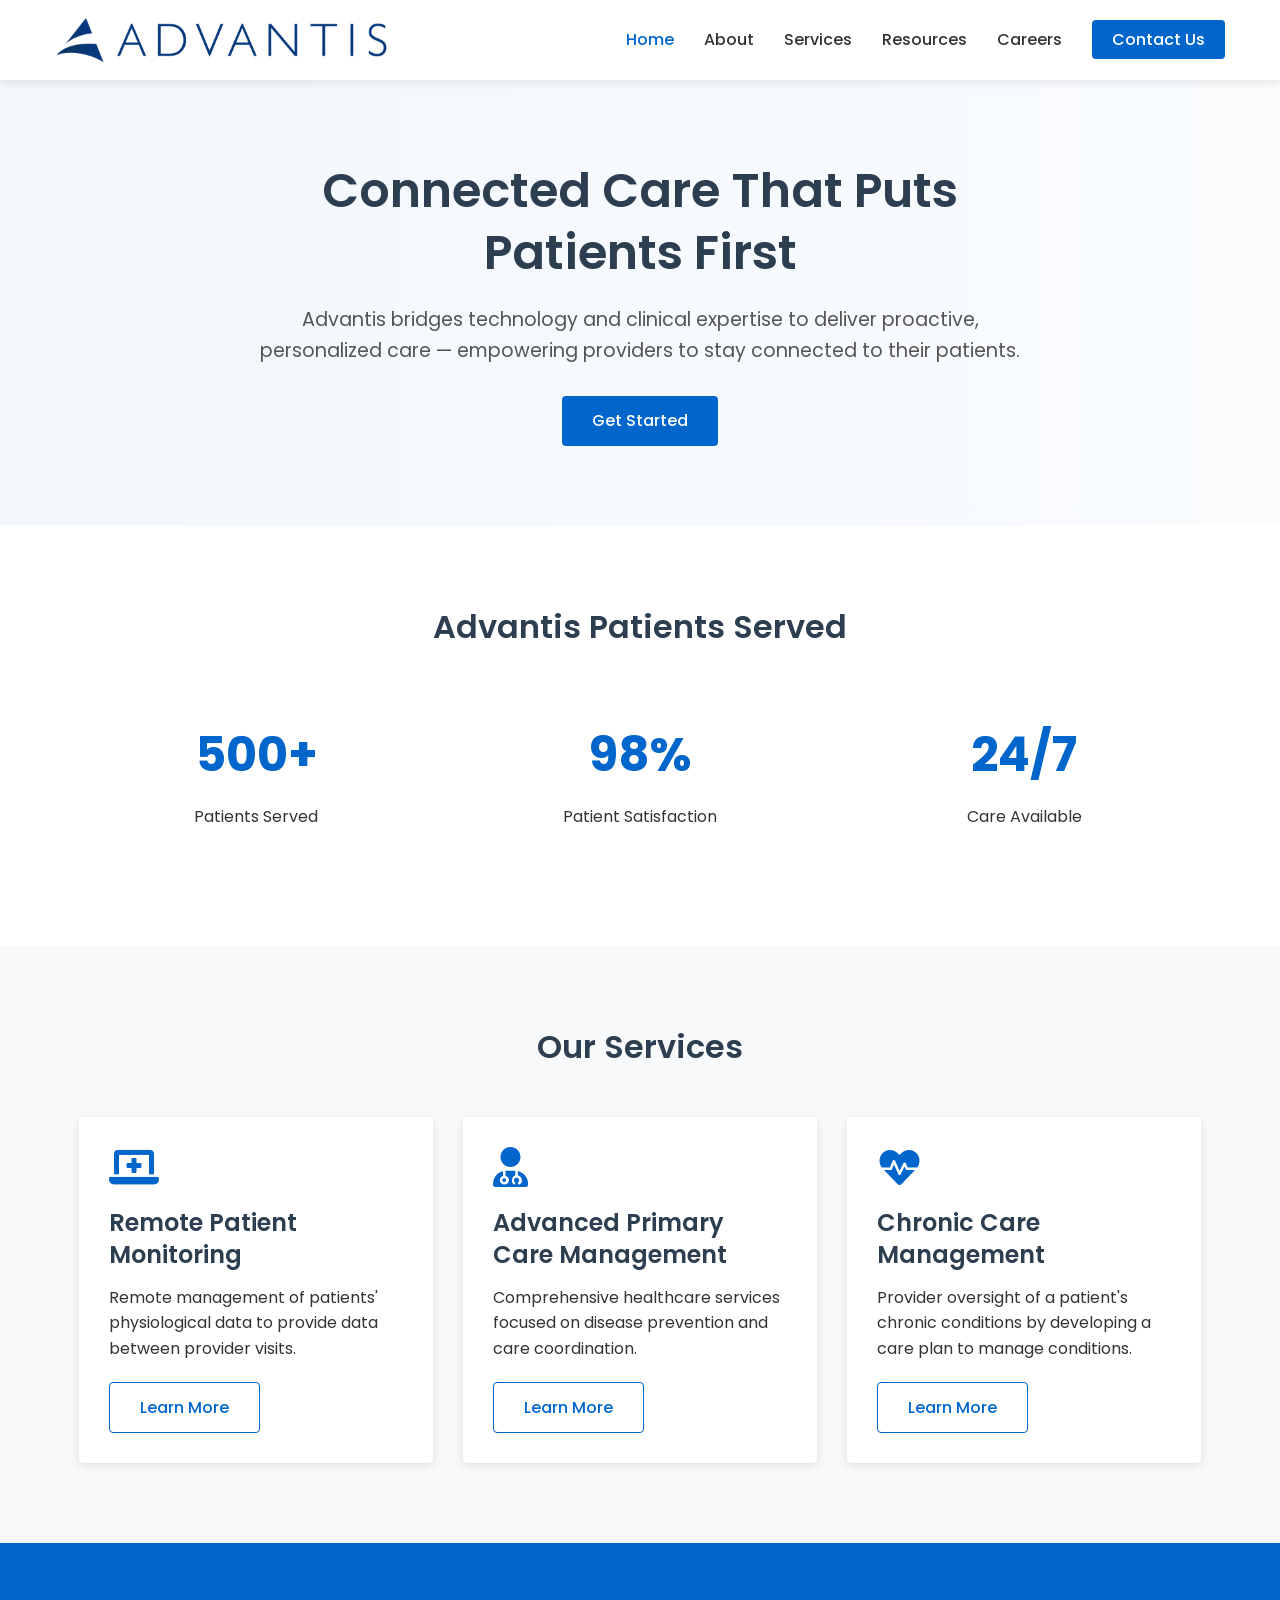
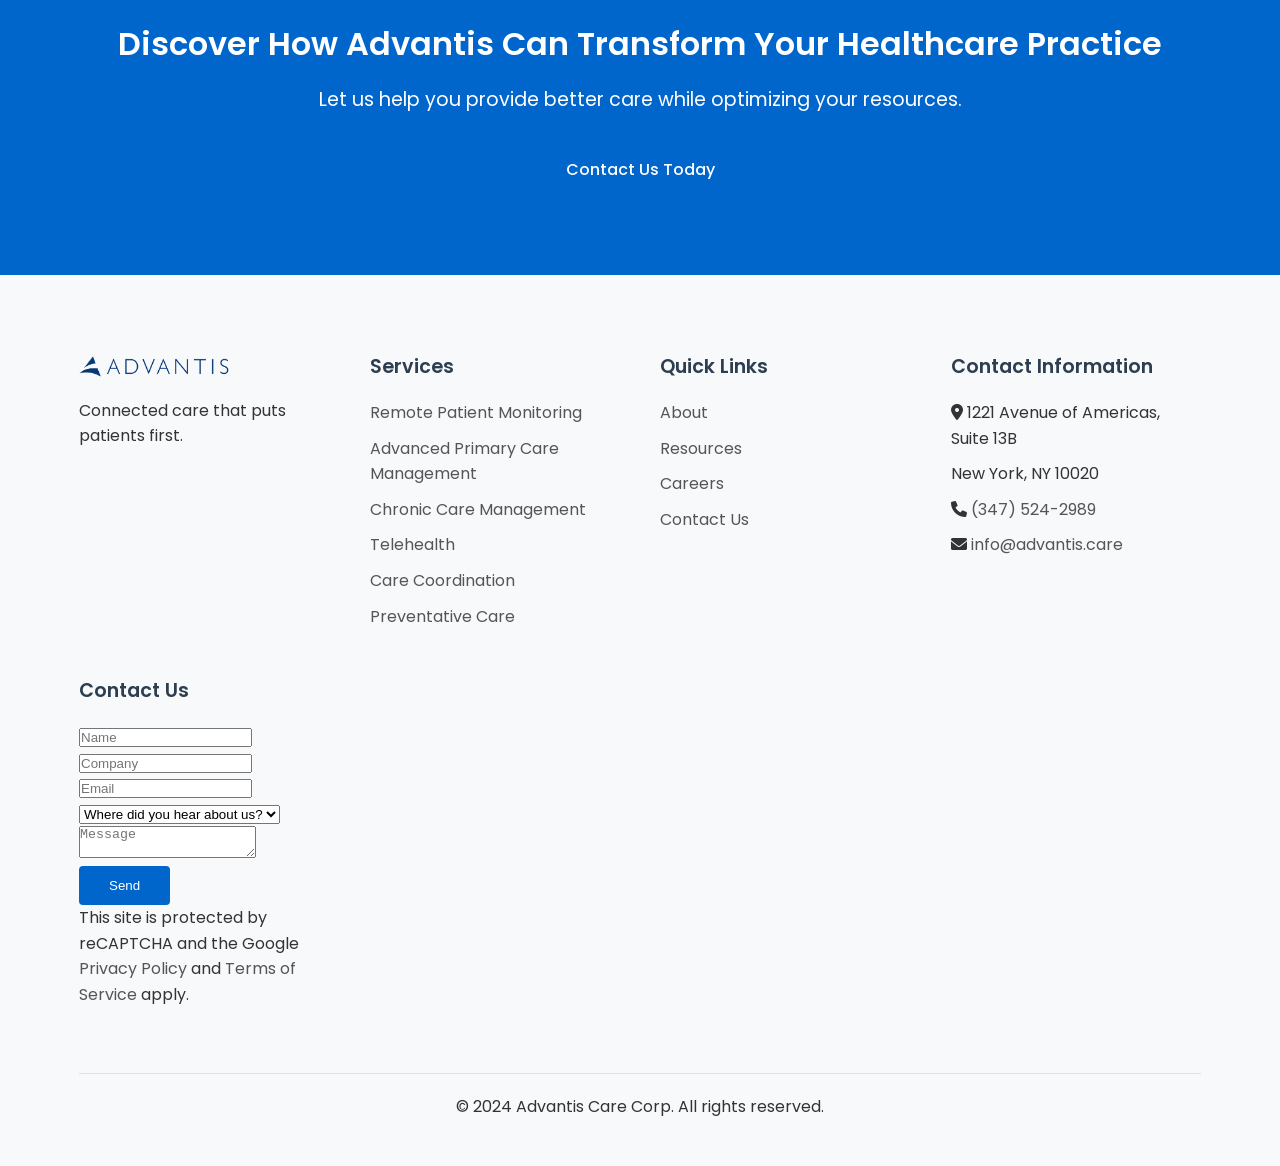
==== new-site/index.html @ 9d699de2 "update" ====
<!DOCTYPE html>
<html lang="en">
<head>
    <meta charset="UTF-8">
    <meta name="viewport" content="width=device-width, initial-scale=1.0">
    
    <!-- Prevent caching issues -->
    <meta http-equiv="Cache-Control" content="no-cache, no-store, must-revalidate">
    <meta http-equiv="Pragma" content="no-cache">
    <meta http-equiv="Expires" content="0">
    
    <title>Advantis - Connected Healthcare Solutions</title>
    <link rel="icon" href="images/favicon-32x32.png" type="image/png">
    
    <!-- Critical CSS for layout stability, even if stylesheet fails to load -->
    <style>
        *, *::before, *::after {
            box-sizing: border-box;
            margin: 0;
            padding: 0;
        }
        body {
            font-family: 'Poppins', Arial, sans-serif;
            line-height: 1.6;
            color: #333333;
            background-color: #ffffff;
        }
        .container {
            width: 90%;
            max-width: 1200px;
            margin: 0 auto;
            padding: 0 15px;
        }
        .header {
            background-color: #ffffff;
            box-shadow: 0 2px 10px rgba(0, 0, 0, 0.1);
            position: fixed;
            top: 0;
            left: 0;
            width: 100%;
            z-index: 1000;
            height: 80px;
        }
        .logo img {
            max-height: 50px;
            width: auto;
        }
        img {
            max-width: 100%;
            height: auto;
            display: block;
        }
        h1, h2, h3 {
            color: #2C3E50;
        }
        a {
            color: #0066CC;
            text-decoration: none;
        }
        .btn {
            display: inline-block;
            background: #0066CC;
            color: white;
            padding: 12px 30px;
            border-radius: 4px;
            font-weight: 500;
        }
        .footer {
            background: #f8f9fa;
            padding: 80px 0 30px;
        }
    </style>
    
    <!-- CSS fix script to detect and fix loading issues -->
    <script src="css-fix.js?v=20240502001"></script>
    
    <!-- Main stylesheet with a unique timestamp to prevent caching issues -->
    <link rel="stylesheet" href="style.css?v=20240502001">
    
    <!-- External fonts -->
    <link rel="stylesheet" href="https://cdnjs.cloudflare.com/ajax/libs/font-awesome/6.0.0/css/all.min.css">
    <link href="https://fonts.googleapis.com/css2?family=Poppins:wght@400;500;600;700&family=Inter:wght@400;500;600&display=swap" rel="stylesheet">
</head>
<body>
    <!-- Header -->
    <header class="header">
        <div class="container header-container">
            <div class="logo">
                <a href="index.html">
                    <img src="images/Advantis-Logo-200.png" alt="Advantis Logo">
                </a>
            </div>
            
            <!-- Navigation for desktop -->
            <nav class="nav">
                <ul class="nav-list">
                    <li class="nav-item"><a href="index.html" class="nav-link active">Home</a></li>
                    <li class="nav-item"><a href="about.html" class="nav-link">About</a></li>
                    <li class="nav-item dropdown">
                        <a href="services.html" class="nav-link">Services</a>
                        <div class="dropdown-content">
                            <a href="services.html#rpm" class="dropdown-item">Remote Patient Monitoring</a>
                            <a href="services.html#apcm" class="dropdown-item">Advanced Primary Care Management</a>
                            <a href="services.html#ccm" class="dropdown-item">Chronic Care Management</a>
                            <a href="services.html#telehealth" class="dropdown-item">Telehealth</a>
                            <a href="services.html#coordination" class="dropdown-item">Care Coordination</a>
                            <a href="services.html#preventative" class="dropdown-item">Preventative Care</a>
                        </div>
                    </li>
                    <li class="nav-item"><a href="resources.html" class="nav-link">Resources</a></li>
                    <li class="nav-item"><a href="careers.html" class="nav-link">Careers</a></li>
                    <li class="nav-item"><a href="contact.html" class="nav-link contact-btn">Contact Us</a></li>
                </ul>
                
                <!-- Mobile menu toggle -->
                <button class="mobile-toggle" aria-label="Toggle menu">
                    <span></span>
                    <span></span>
                    <span></span>
                </button>
            </nav>
        </div>
    </header>

    <!-- Hero Section -->
    <section class="hero">
        <div class="container">
            <div class="hero-content">
                <h1>Connected Care That Puts Patients First</h1>
                <p>Advantis bridges technology and clinical expertise to deliver proactive, personalized care — empowering providers to stay connected to their patients.</p>
                <div class="hero-buttons">
                    <a href="contact.html" class="btn">Get Started</a>
                </div>
            </div>
        </div>
    </section>

    <!-- Stats Section -->
    <section class="stats section">
        <div class="container">
            <h2>Advantis Patients Served</h2>
            <div class="stats-grid">
                <div class="stat-item">
                    <div class="stat-number">500+</div>
                    <p>Patients Served</p>
                </div>
                <div class="stat-item">
                    <div class="stat-number">98%</div>
                    <p>Patient Satisfaction</p>
                </div>
                <div class="stat-item">
                    <div class="stat-number">24/7</div>
                    <p>Care Available</p>
                </div>
            </div>
        </div>
    </section>

    <!-- Services Section -->
    <section class="services section">
        <div class="container">
            <h2>Our Services</h2>
            <div class="services-grid">
                <div class="service-card">
                    <i class="fas fa-laptop-medical"></i>
                    <h3>Remote Patient Monitoring</h3>
                    <p>Remote management of patients' physiological data to provide data between provider visits.</p>
                    <a href="services.html#rpm" class="btn btn-secondary">Learn More</a>
                </div>
                <div class="service-card">
                    <i class="fas fa-user-md"></i>
                    <h3>Advanced Primary Care Management</h3>
                    <p>Comprehensive healthcare services focused on disease prevention and care coordination.</p>
                    <a href="services.html#apcm" class="btn btn-secondary">Learn More</a>
                </div>
                <div class="service-card">
                    <i class="fas fa-heartbeat"></i>
                    <h3>Chronic Care Management</h3>
                    <p>Provider oversight of a patient's chronic conditions by developing a care plan to manage conditions.</p>
                    <a href="services.html#ccm" class="btn btn-secondary">Learn More</a>
                </div>
            </div>
        </div>
    </section>

    <!-- Call to Action Section -->
    <section class="cta">
        <div class="container">
            <h2>Discover How Advantis Can Transform Your Healthcare Practice</h2>
            <p>Let us help you provide better care while optimizing your resources.</p>
            <a href="contact.html" class="btn">Contact Us Today</a>
        </div>
    </section>

    <!-- Footer -->
    <footer class="footer">
        <div class="container">
            <div class="footer-grid">
                <div class="footer-column">
                    <img src="images/Advantis-Logo-200.png" alt="Advantis Logo" class="footer-logo">
                    <p>Connected care that puts patients first.</p>
                </div>
                <div class="footer-column">
                    <h3>Services</h3>
                    <ul>
                        <li><a href="services.html#rpm">Remote Patient Monitoring</a></li>
                        <li><a href="services.html#apcm">Advanced Primary Care Management</a></li>
                        <li><a href="services.html#ccm">Chronic Care Management</a></li>
                        <li><a href="services.html#telehealth">Telehealth</a></li>
                        <li><a href="services.html#coordination">Care Coordination</a></li>
                        <li><a href="services.html#preventative">Preventative Care</a></li>
                    </ul>
                </div>
                <div class="footer-column">
                    <h3>Quick Links</h3>
                    <ul>
                        <li><a href="about.html">About</a></li>
                        <li><a href="resources.html">Resources</a></li>
                        <li><a href="careers.html">Careers</a></li>
                        <li><a href="contact.html">Contact Us</a></li>
                    </ul>
                </div>
                <div class="footer-column">
                    <h3>Contact Information</h3>
                    <ul>
                        <li><i class="fas fa-map-marker-alt"></i> 1221 Avenue of Americas, Suite 13B</li>
                        <li>New York, NY 10020</li>
                        <li><i class="fas fa-phone"></i> <a href="tel:+13475242989">(347) 524-2989</a></li>
                        <li><i class="fas fa-envelope"></i> <a href="mailto:info@advantis.care">info@advantis.care</a></li>
                    </ul>
                </div>
                <!-- Contact Form Column -->
                <div class="footer-column">
                    <h3>Contact Us</h3>
                    <form class="footer-contact-form">
                        <input type="text" placeholder="Name" required>
                        <input type="text" placeholder="Company" required>
                        <input type="email" placeholder="Email" required>
                        <select required>
                            <option value="">Where did you hear about us?</option>
                            <option value="search">Search Engine</option>
                            <option value="social">Social Media</option>
                            <option value="referral">Referral</option>
                            <option value="other">Other</option>
                        </select>
                        <textarea placeholder="Message" required></textarea>
                        <div class="g-recaptcha" data-sitekey="6LepWCorAAAAACKOTeqIfRkulqMHijMDkpvqm8fO"></div>
                        <button type="submit" class="btn btn-primary">Send</button>
                    </form>
                    <p class="form-disclaimer">This site is protected by reCAPTCHA and the Google 
                        <a href="https://policies.google.com/privacy">Privacy Policy</a> and 
                        <a href="https://policies.google.com/terms">Terms of Service</a> apply.
                    </p>
                </div>
            </div>
            <div class="footer-bottom">
                <p>&copy; 2024 Advantis Care Corp. All rights reserved.</p>
            </div>
        </div>
    </footer>

    <!-- Google reCAPTCHA -->
    <script src="https://www.google.com/recaptcha/api.js" async defer></script>
    
    <!-- Main JavaScript file -->
    <script src="script.js?v=20240502001"></script>
</body>
</html>
---- new-site/style.css ----
/* Advantis Healthcare Website - Main Stylesheet */
/* Reset styles */
*, *::before, *::after {
  box-sizing: border-box;
  margin: 0;
  padding: 0;
}

/* Global Styles */
:root {
  --primary-color: #0066CC;
  --secondary-color: #2C3E50;
  --text-color: #333333;
  --light-gray: #f8f9fa;
  --medium-gray: #e9ecef;
  --border-color: #dee2e6;
  --white: #ffffff;
  --header-height: 80px;
  --box-shadow: 0 2px 10px rgba(0, 0, 0, 0.1);
  --border-radius: 4px;
  --transition: all 0.3s ease;
}

html {
  scroll-behavior: smooth;
}

body {
  font-family: 'Poppins', Arial, sans-serif;
  line-height: 1.6;
  color: var(--text-color);
  background-color: var(--white);
  overflow-x: hidden;
}

/* Typography */
h1, h2, h3, h4, h5, h6 {
  color: var(--secondary-color);
  font-weight: 600;
  line-height: 1.3;
  margin-bottom: 1rem;
}

h1 {
  font-size: 2.5rem;
}

h2 {
  font-size: 2rem;
}

h3 {
  font-size: 1.5rem;
}

p {
  margin-bottom: 1rem;
}

a {
  color: var(--primary-color);
  text-decoration: none;
  transition: var(--transition);
}

a:hover {
  color: #005bb8;
}

img {
  max-width: 100%;
  height: auto;
  display: block;
}

.container {
  width: 90%;
  max-width: 1200px;
  margin: 0 auto;
  padding: 0 15px;
}

.section {
  padding: 80px 0;
}

/* Button Styles */
.btn {
  display: inline-block;
  background: var(--primary-color);
  color: var(--white);
  padding: 12px 30px;
  border-radius: var(--border-radius);
  font-weight: 500;
  text-align: center;
  border: none;
  cursor: pointer;
  transition: var(--transition);
}

.btn:hover {
  background: #005bb8;
  color: var(--white);
  transform: translateY(-3px);
  box-shadow: 0 4px 10px rgba(0, 102, 204, 0.2);
}

.btn-secondary {
  background: var(--white);
  color: var(--primary-color);
  border: 1px solid var(--primary-color);
}

.btn-secondary:hover {
  background: #f0f5ff;
  color: var(--primary-color);
}

/* Header & Navigation */
.header {
  background-color: var(--white);
  box-shadow: var(--box-shadow);
  position: fixed;
  top: 0;
  left: 0;
  width: 100%;
  z-index: 1000;
  height: var(--header-height);
  display: flex;
  align-items: center;
}

.header-container {
  display: flex;
  justify-content: space-between;
  align-items: center;
  width: 100%;
}

.logo {
  display: flex;
  align-items: center;
}

.logo img {
  max-height: 50px;
  width: auto;
}

.nav {
  display: flex;
  align-items: center;
}

.nav-list {
  display: flex;
  list-style: none;
}

.nav-item {
  margin-left: 30px;
  position: relative;
}

.nav-link {
  color: var(--text-color);
  font-weight: 500;
}

.nav-link:hover {
  color: var(--primary-color);
}

.nav-link.active {
  color: var(--primary-color);
}

.contact-btn {
  background: var(--primary-color);
  color: var(--white);
  padding: 8px 20px;
  border-radius: var(--border-radius);
}

.contact-btn:hover {
  background: #005bb8;
  color: var(--white);
}

/* Mobile Menu */
.mobile-toggle {
  display: none;
  cursor: pointer;
  background: none;
  border: none;
  padding: 5px;
}

.mobile-toggle span {
  display: block;
  width: 24px;
  height: 2px;
  background: var(--text-color);
  margin: 5px 0;
  transition: var(--transition);
}

/* Dropdown Menus */
.dropdown {
  position: relative;
}

.dropdown-content {
  position: absolute;
  top: 100%;
  left: 0;
  background: var(--white);
  min-width: 200px;
  box-shadow: var(--box-shadow);
  border-radius: var(--border-radius);
  padding: 10px 0;
  visibility: hidden;
  opacity: 0;
  transform: translateY(10px);
  transition: var(--transition);
  z-index: 1001;
}

.dropdown:hover .dropdown-content,
.dropdown:focus-within .dropdown-content {
  visibility: visible;
  opacity: 1;
  transform: translateY(0);
}

.dropdown-item {
  padding: 8px 15px;
  display: block;
  color: var(--text-color);
  font-weight: normal;
}

.dropdown-item:hover {
  background: #f0f5ff;
  color: var(--primary-color);
}

/* Hero Section */
.hero {
  background: linear-gradient(to right, rgba(0,102,204,0.05), rgba(0,102,204,0.02));
  padding: 160px 0 80px;
  text-align: center;
}

.hero-content {
  max-width: 800px;
  margin: 0 auto;
}

.hero h1 {
  margin-bottom: 20px;
  font-size: 3rem;
}

.hero p {
  font-size: 1.2rem;
  color: #555;
  margin-bottom: 30px;
}

.hero-buttons {
  display: flex;
  justify-content: center;
  gap: 15px;
  flex-wrap: wrap;
}

/* Stats Section */
.stats {
  background-color: var(--white);
  padding: 80px 0;
  text-align: center;
}

.stats h2 {
  margin-bottom: 50px;
}

.stats-grid {
  display: grid;
  grid-template-columns: repeat(auto-fit, minmax(200px, 1fr));
  gap: 30px;
}

.stat-item {
  padding: 20px;
}

.stat-number {
  font-size: 3rem;
  font-weight: 700;
  color: var(--primary-color);
  margin-bottom: 10px;
}

/* Services Section */
.services {
  padding: 80px 0;
  background-color: var(--light-gray);
}

.services h2 {
  text-align: center;
  margin-bottom: 50px;
}

.services-grid {
  display: grid;
  grid-template-columns: repeat(auto-fit, minmax(300px, 1fr));
  gap: 30px;
}

.service-card {
  background: var(--white);
  border-radius: var(--border-radius);
  padding: 30px;
  box-shadow: var(--box-shadow);
  transition: var(--transition);
}

.service-card:hover {
  transform: translateY(-5px);
  box-shadow: 0 10px 20px rgba(0, 0, 0, 0.1);
}

.service-card i {
  font-size: 2.5rem;
  color: var(--primary-color);
  margin-bottom: 20px;
}

.service-card h3 {
  margin-bottom: 15px;
}

.service-card p {
  margin-bottom: 20px;
}

/* Call to Action Section */
.cta {
  background: var(--primary-color);
  color: var(--white);
  padding: 80px 0;
  text-align: center;
}

.cta h2 {
  color: var(--white);
  margin-bottom: 20px;
}

.cta p {
  margin-bottom: 30px;
  font-size: 1.2rem;
}

/* Footer */
.footer {
  background: var(--light-gray);
  padding: 80px 0 30px;
}

.footer-grid {
  display: grid;
  grid-template-columns: repeat(auto-fit, minmax(200px, 1fr));
  gap: 40px;
}

.footer-column h3 {
  margin-bottom: 20px;
  font-size: 1.2rem;
}

.footer-logo {
  max-width: 150px;
  margin-bottom: 20px;
}

.footer-column ul {
  list-style: none;
}

.footer-column li {
  margin-bottom: 10px;
}

.footer-column a {
  color: #555;
}

.footer-column a:hover {
  color: var(--primary-color);
}

.footer-bottom {
  text-align: center;
  margin-top: 50px;
  padding-top: 20px;
  border-top: 1px solid var(--border-color);
}

/* Responsive Styles */
@media (max-width: 992px) {
  h1 {
    font-size: 2.2rem;
  }
  
  h2 {
    font-size: 1.8rem;
  }
  
  .hero {
    padding: 140px 0 70px;
  }
  
  .section {
    padding: 60px 0;
  }
}

@media (max-width: 768px) {
  :root {
    --header-height: 70px;
  }
  
  .mobile-toggle {
    display: block;
  }
  
  .nav-list {
    position: fixed;
    top: var(--header-height);
    left: 0;
    width: 100%;
    background: var(--white);
    flex-direction: column;
    padding: 20px;
    box-shadow: 0 5px 15px rgba(0, 0, 0, 0.1);
    transform: translateY(-100%);
    opacity: 0;
    visibility: hidden;
    transition: var(--transition);
    overflow-y: auto;
    max-height: calc(100vh - var(--header-height));
  }
  
  .nav-list.active {
    transform: translateY(0);
    opacity: 1;
    visibility: visible;
  }
  
  .nav-item {
    margin: 10px 0;
  }
  
  .dropdown-content {
    position: static;
    box-shadow: none;
    visibility: visible;
    opacity: 1;
    transform: none;
    max-height: 0;
    overflow: hidden;
    transition: max-height 0.3s ease;
    padding: 0;
  }
  
  .dropdown.active .dropdown-content {
    max-height: 500px;
  }
  
  .dropdown-item {
    padding: 8px 15px 8px 30px;
  }
  
  .hero {
    padding: 120px 0 60px;
    text-align: center;
  }
  
  .hero h1 {
    font-size: 2rem;
  }
  
  .hero p {
    font-size: 1.1rem;
  }
  
  .stats-grid {
    grid-template-columns: 1fr;
  }
}

@media (max-width: 480px) {
  .container {
    width: 95%;
  }
  
  h1 {
    font-size: 1.8rem;
  }
  
  h2 {
    font-size: 1.5rem;
  }
  
  .btn {
    padding: 10px 20px;
  }
  
  .hero {
    padding: 100px 0 50px;
  }
}
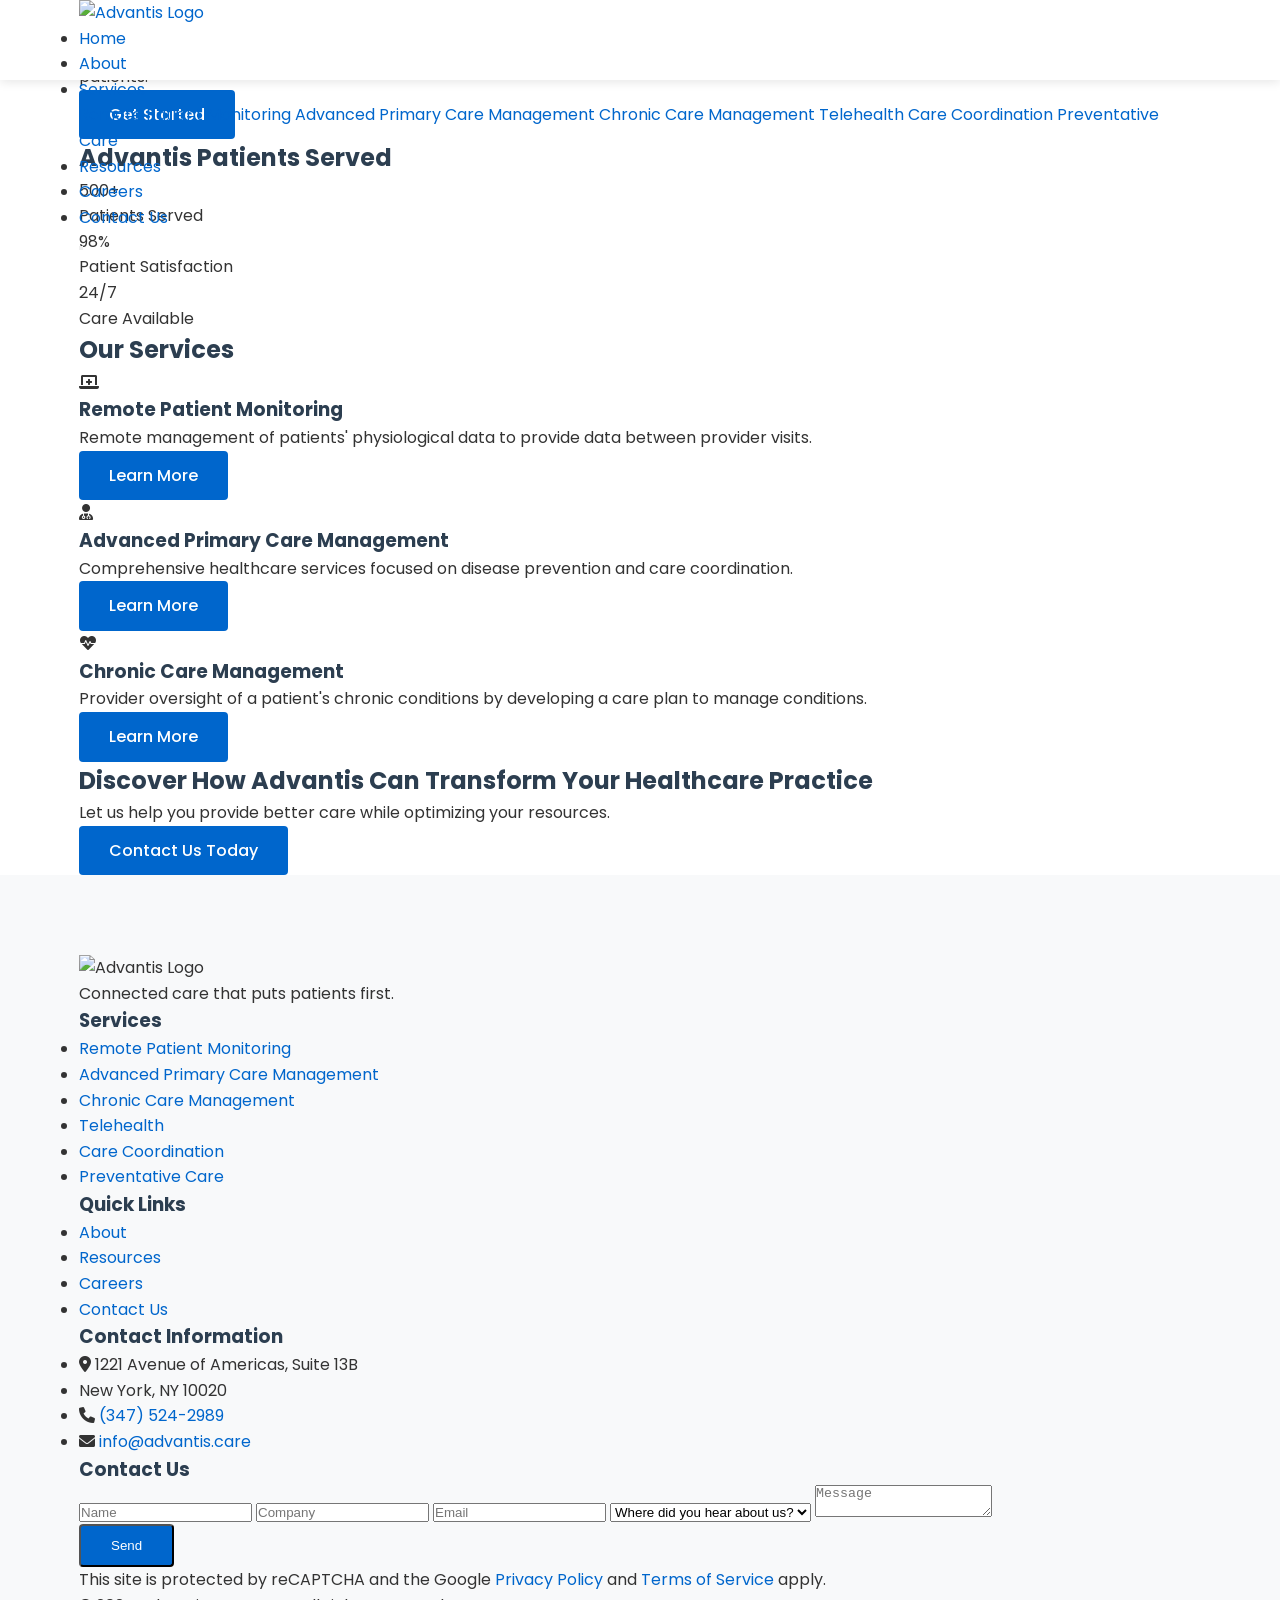
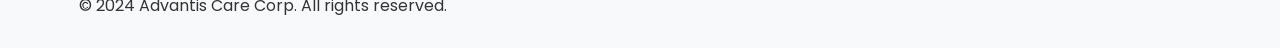
==== commit e1b9f11c: "reload problem" ====
--- a/new-site/index.html
+++ b/new-site/index.html
@@ -70,9 +70,6 @@
             padding: 80px 0 30px;
         }
     </style>
-    
-    <!-- CSS fix script to detect and fix loading issues -->
-    <script src="css-fix.js?v=20240502001"></script>
     
     <!-- Main stylesheet with a unique timestamp to prevent caching issues -->
     <link rel="stylesheet" href="style.css?v=20240502001">
